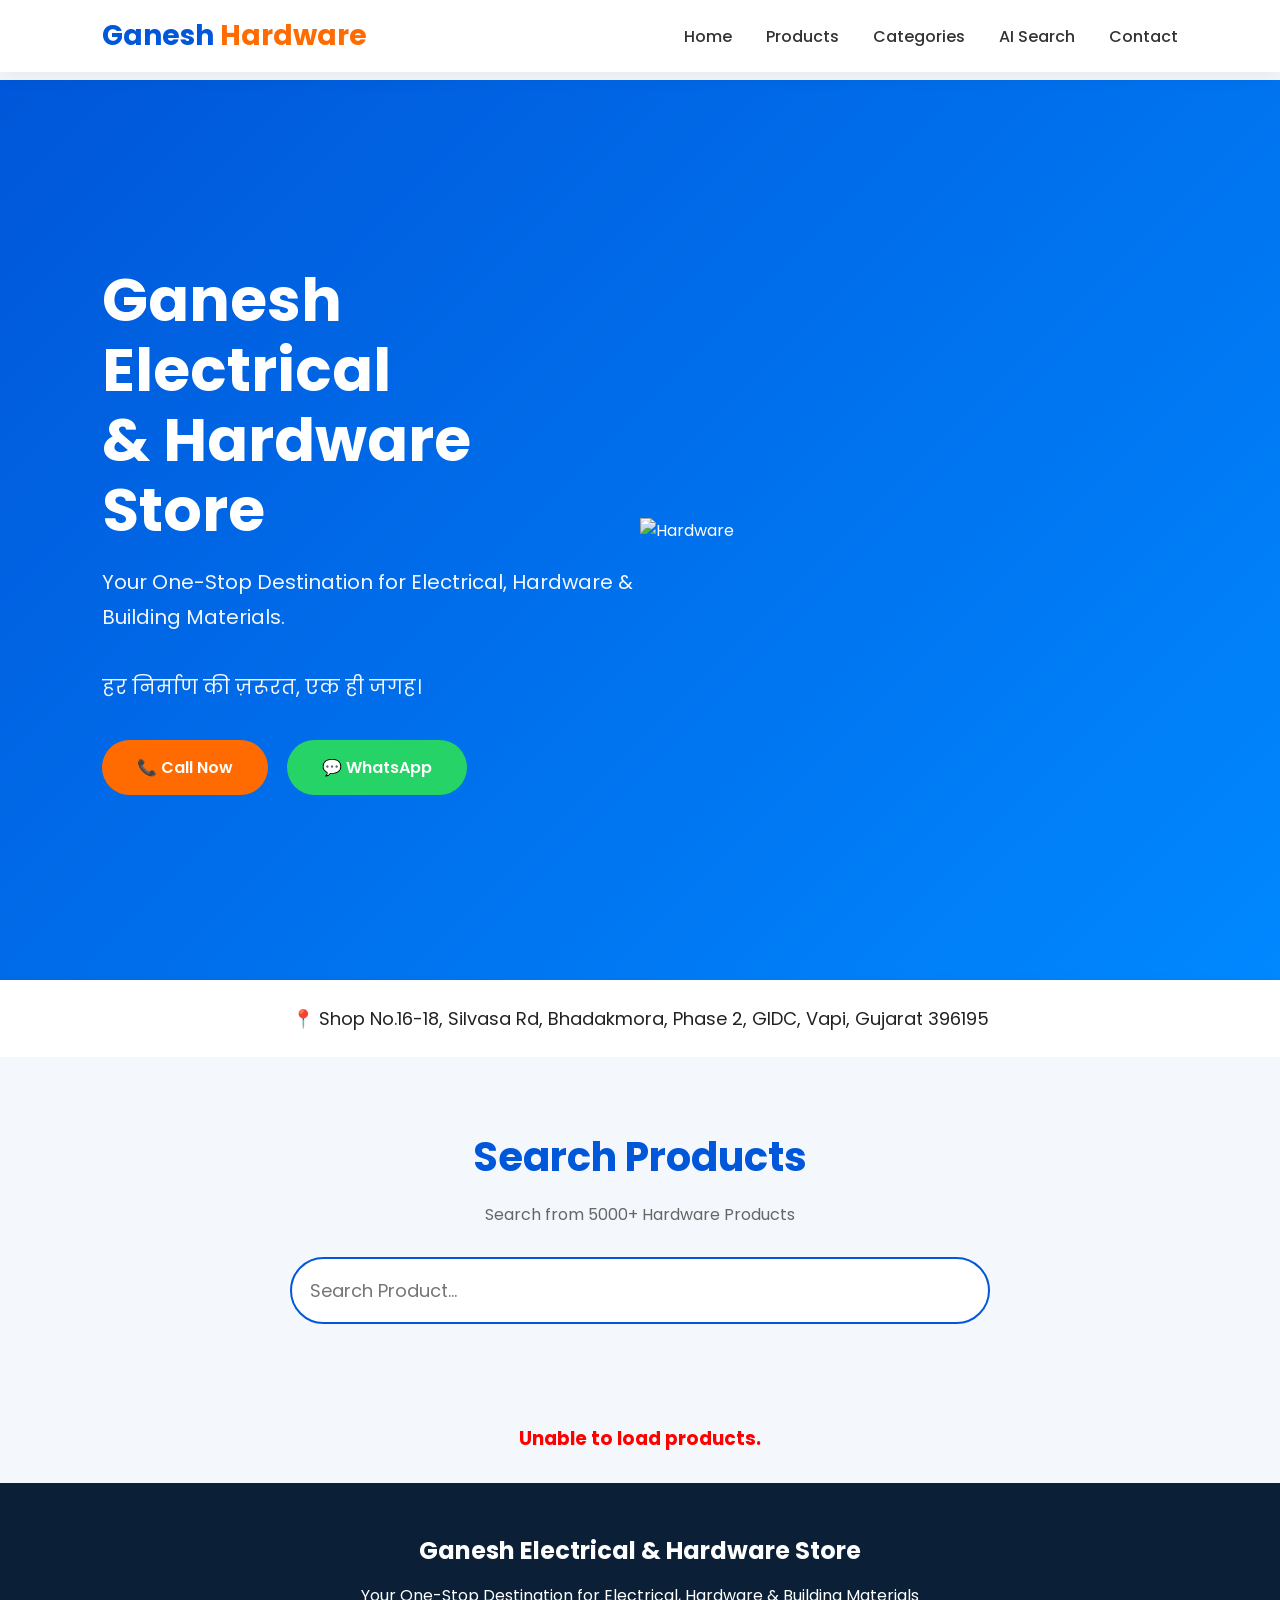
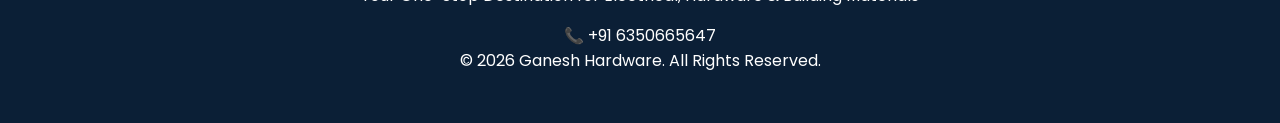
==== index.html @ df21a3c3 "Update index.html" ====
<!DOCTYPE html>
<html lang="en">
<head>

<meta charset="UTF-8">
<meta name="viewport" content="width=device-width, initial-scale=1.0">

<title>Ganesh Electrical & Hardware Store</title>

<link href="https://fonts.googleapis.com/css2?family=Poppins:wght@300;400;500;600;700&display=swap" rel="stylesheet">

<style>

*{
margin:0;
padding:0;
box-sizing:border-box;
font-family:'Poppins',sans-serif;
}

body{
background:#f4f7fb;
color:#222;
}

header{
position:fixed;
top:0;
left:0;
width:100%;
background:#ffffff;
box-shadow:0 2px 20px rgba(0,0,0,.08);
padding:15px 8%;
display:flex;
justify-content:space-between;
align-items:center;
z-index:999;
}

.logo{
font-size:28px;
font-weight:700;
color:#0057D9;
}

.logo span{
color:#ff6b00;
}

nav a{
text-decoration:none;
color:#333;
margin-left:30px;
font-weight:500;
transition:.3s;
}

nav a:hover{
color:#0057D9;
}

.hero{

margin-top:80px;

min-height:100vh;

background:linear-gradient(135deg,#0057D9,#0088ff);

display:flex;

justify-content:center;

align-items:center;

padding:50px 8%;

color:white;

}

.hero-left{

flex:1;

}

.hero-left h1{

font-size:60px;

line-height:70px;

margin-bottom:20px;

}

.hero-left p{

font-size:20px;

line-height:35px;

margin-bottom:35px;

opacity:.95;

}

.btn{

display:inline-block;

padding:15px 35px;

border-radius:50px;

text-decoration:none;

font-weight:600;

margin-right:15px;

transition:.3s;

}

.call{

background:#ff6b00;

color:white;

}

.call:hover{

transform:translateY(-5px);

}

.whatsapp{

background:#25D366;

color:white;

}

.whatsapp:hover{

transform:translateY(-5px);

}

.hero-right{

flex:1;

display:flex;

justify-content:center;

}

.hero-right img{

width:100%;

max-width:550px;

}

@media(max-width:900px){

header{

padding:15px 20px;

}

nav{

display:none;

}

.hero{

flex-direction:column;

text-align:center;

padding:120px 20px 50px;

}

.hero-left h1{

font-size:40px;

line-height:50px;

}

.hero-left p{

font-size:18px;

line-height:30px;

}

}

</style>

</head>

<body>

<header>

<div class="logo">
Ganesh <span>Hardware</span>
</div>

<nav>

<a href="#">Home</a>

<a href="#">Products</a>

<a href="#">Categories</a>

<a href="#">AI Search</a>

<a href="#">Contact</a>

</nav>

</header>

<section class="hero">

<div class="hero-left">

<h1>
Ganesh Electrical <br>
& Hardware Store
</h1>

<p>

Your One-Stop Destination for Electrical,
Hardware & Building Materials.

<br><br>

हर निर्माण की ज़रूरत,
एक ही जगह।

</p>

<a class="btn call" href="tel:+916350665647">

📞 Call Now

</a>

<a class="btn whatsapp"
href="https://wa.me/916350665647">

💬 WhatsApp

</a>

</div>

<div class="hero-right">

<img src="https://images.unsplash.com/photo-1504307651254-35680f356dfd?w=900"
alt="Hardware">

</div>

</section>

<!-- Address Bar -->

<section style="background:#ffffff;padding:25px 8%;display:flex;justify-content:center;align-items:center;flex-wrap:wrap;gap:20px;box-shadow:0 2px 10px rgba(0,0,0,.08);">

<div style="font-size:18px;">
📍 Shop No.16-18, Silvasa Rd, Bhadakmora, Phase 2, GIDC, Vapi, Gujarat 396195
</div>

</section>

<!-- Search -->

<section style="padding:70px 8%;text-align:center;background:#f4f7fb;">

<h2 style="font-size:40px;color:#0057D9;">
Search Products
</h2>

<p style="margin:15px 0 30px;color:#666;">
Search from 5000+ Hardware Products
</p>

<input
id="searchBox"
type="text"
placeholder="Search Product..."
style="width:100%;max-width:700px;padding:18px;border-radius:50px;border:2px solid #0057D9;font-size:18px;outline:none;">

</section>

<!-- Product Container -->

<section style="padding:30px 8%;">

<div id="productList"
style="display:grid;
grid-template-columns:repeat(auto-fit,minmax(260px,1fr));
gap:25px;">

</div>

</section>

<footer style="background:#0b1f36;color:white;padding:50px 20px;text-align:center;">

<h2>Ganesh Electrical & Hardware Store</h2>

<p style="margin:15px 0;">
Your One-Stop Destination for Electrical, Hardware & Building Materials
</p>

<p>
📞 +91 6350665647
</p>

<p>
© 2026 Ganesh Hardware. All Rights Reserved.
</p>

</footer>
    <script>
const API_URL = "https://script.google.com/macros/s/AKfycbwheKG9A-KVFlgWOyjwXA7DnEeE92qr6LAL_2S-pY2bDsbzIWtb6yW2eRcQbtKy6wERhw/exec";

let products = [];

async function loadProducts() {
    try {
        const res = await fetch(API_URL);
        products = await res.json();

        console.log("Products Loaded:", products);

        showProducts(products);

    } catch (err) {
        console.log(err);

        document.getElementById("productList").innerHTML =
        "<h3 style='text-align:center;color:red;'>Unable to load products.</h3>";
    }
}

function showProducts(data){

    let html="";

    data.forEach(item=>{

        html += `
        <div style="
        background:white;
        border-radius:18px;
        padding:18px;
        box-shadow:0 10px 25px rgba(0,0,0,.12);
        ">

        <img src="${item.Photo}"
        style="width:100%;height:180px;object-fit:cover;border-radius:12px;">

        <h3>${item["Item name"]}</h3>

        <p>🏷 Brand : ${item.Brand}</p>

        <p>💰 ₹ ${item.Price}</p>

        <p>📦 Stock : ${item.Stock}</p>

        </div>
        `;

    });

    document.getElementById("productList").innerHTML=html;

}

loadProducts();

</script>

</body>

</html>
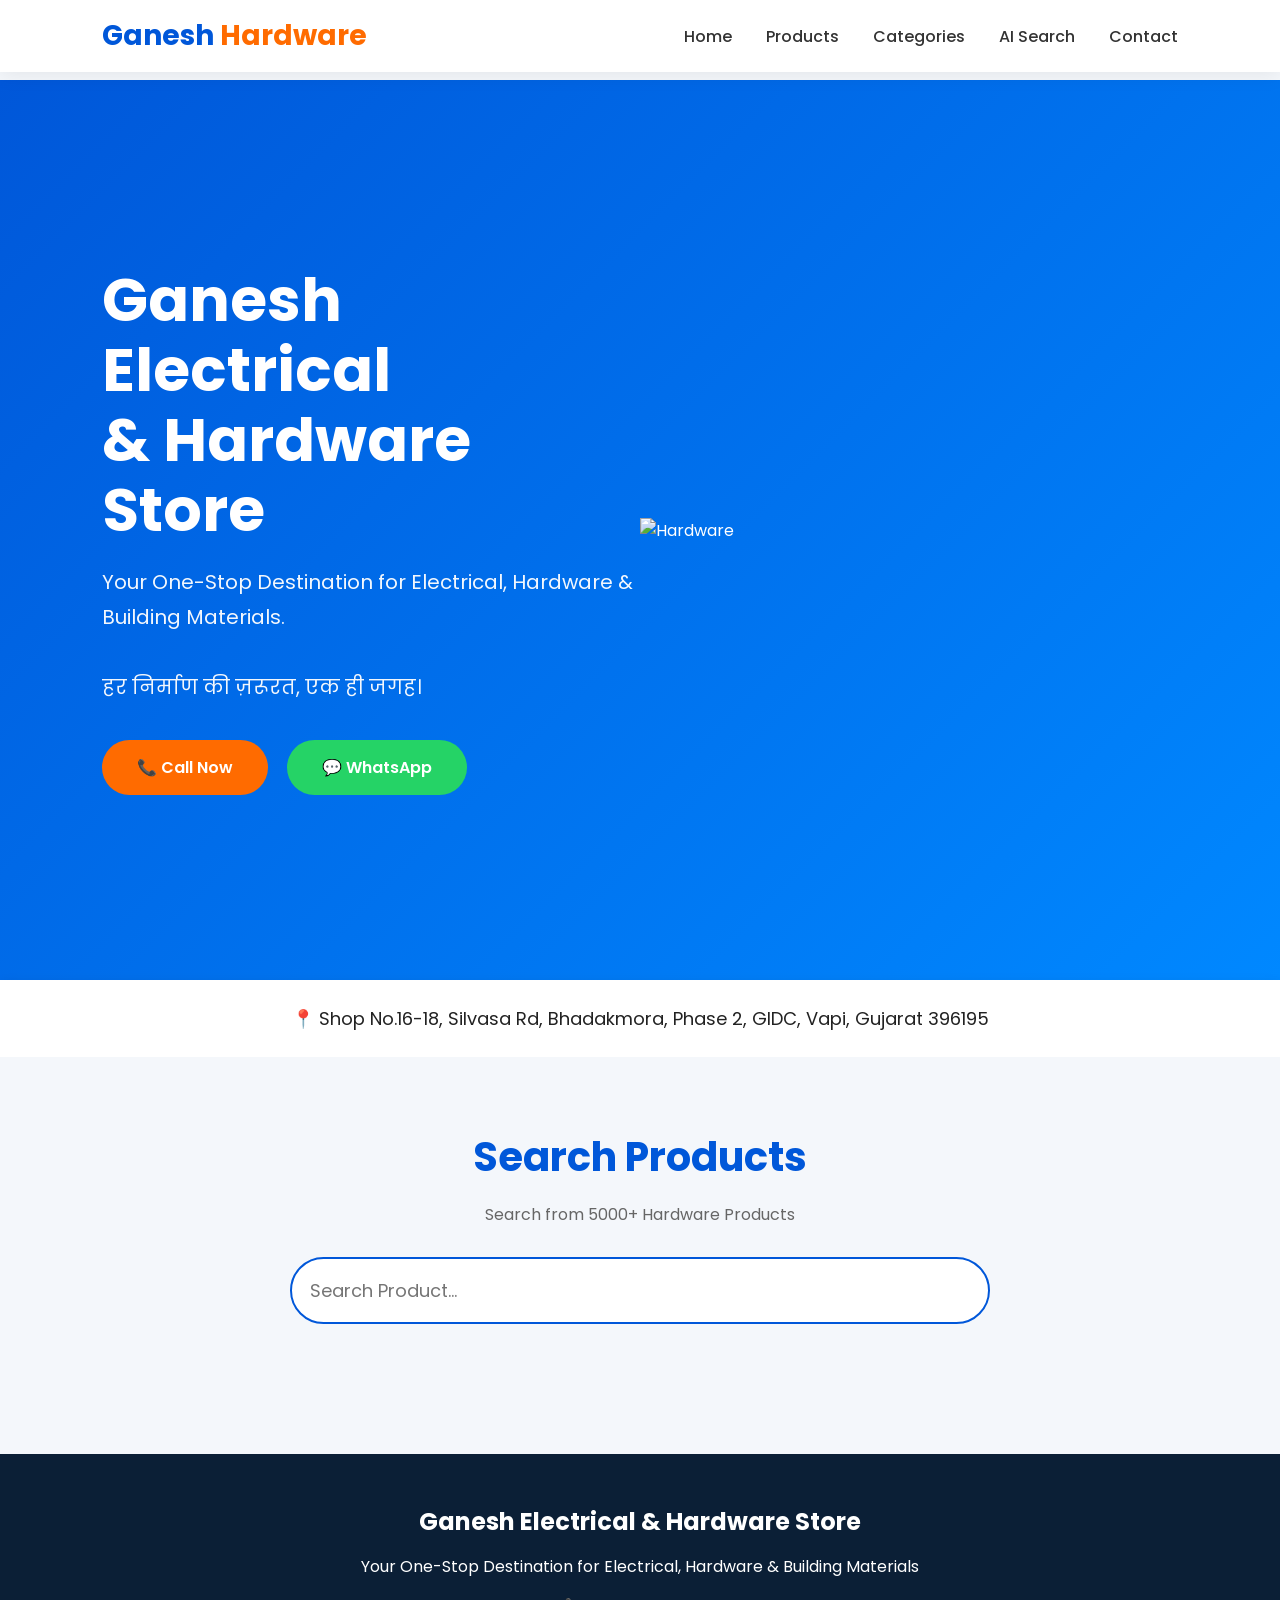
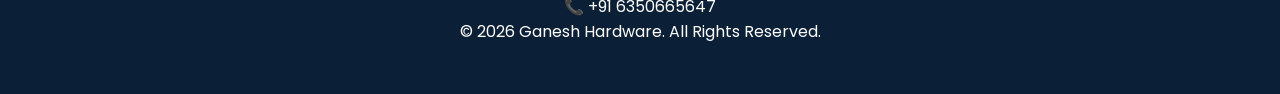
==== commit ffb3e953: "Update index.html" ====
--- a/index.html
+++ b/index.html
@@ -347,67 +347,7 @@
 </p>
 
 </footer>
-    <script>
-const API_URL = "https://script.google.com/macros/s/AKfycbwheKG9A-KVFlgWOyjwXA7DnEeE92qr6LAL_2S-pY2bDsbzIWtb6yW2eRcQbtKy6wERhw/exec";
-
-let products = [];
-
-async function loadProducts() {
-    try {
-        const res = await fetch(API_URL);
-        products = await res.json();
-
-        console.log("Products Loaded:", products);
-
-        showProducts(products);
-
-    } catch (err) {
-        console.log(err);
-
-        document.getElementById("productList").innerHTML =
-        "<h3 style='text-align:center;color:red;'>Unable to load products.</h3>";
-    }
-}
-
-function showProducts(data){
-
-    let html="";
-
-    data.forEach(item=>{
-
-        html += `
-        <div style="
-        background:white;
-        border-radius:18px;
-        padding:18px;
-        box-shadow:0 10px 25px rgba(0,0,0,.12);
-        ">
-
-        <img src="${item.Photo}"
-        style="width:100%;height:180px;object-fit:cover;border-radius:12px;">
-
-        <h3>${item["Item name"]}</h3>
-
-        <p>🏷 Brand : ${item.Brand}</p>
-
-        <p>💰 ₹ ${item.Price}</p>
-
-        <p>📦 Stock : ${item.Stock}</p>
-
-        </div>
-        `;
-
-    });
-
-    document.getElementById("productList").innerHTML=html;
-
-}
-
-loadProducts();
-
-</script>
 
 </body>
 
 </html>
-
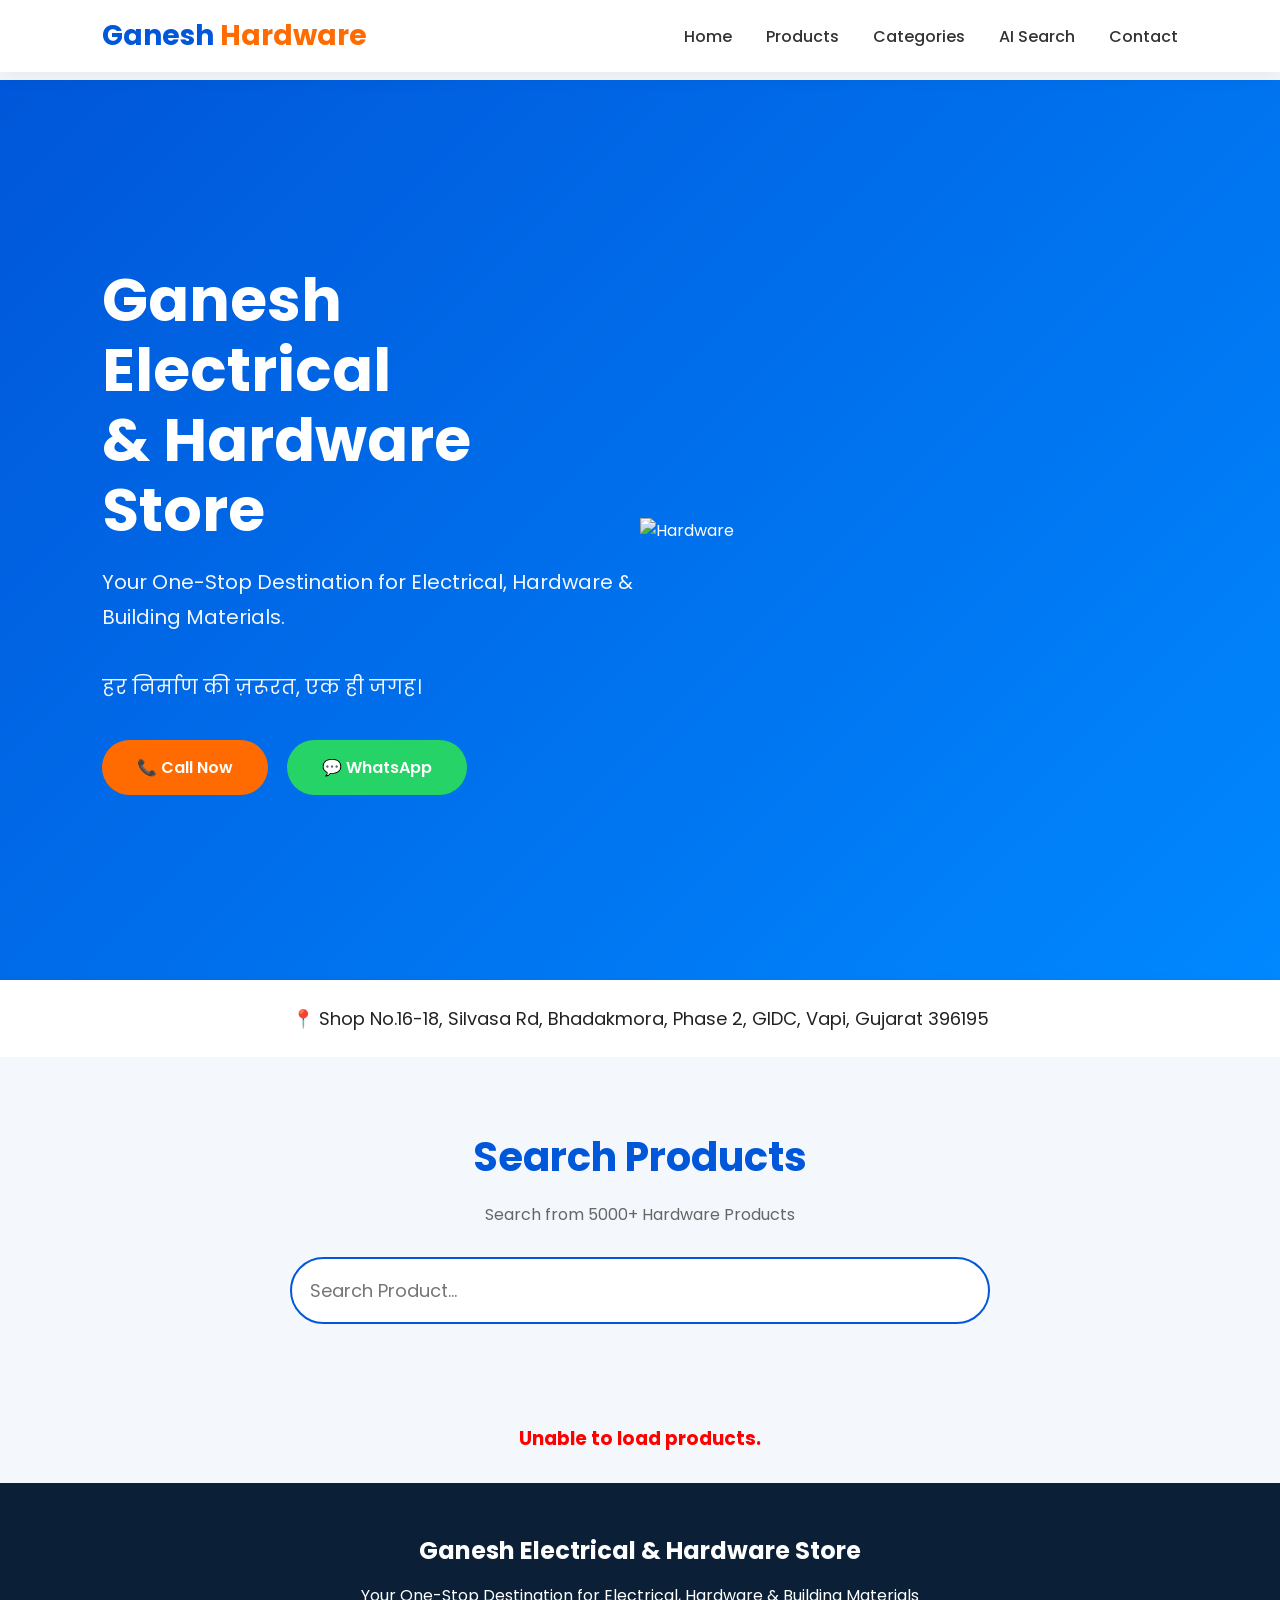
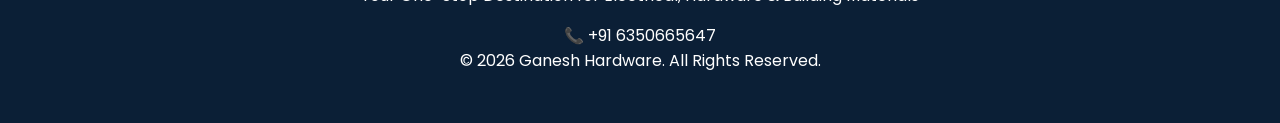
==== commit 819b0b9a: "Added AI Assistant" ====
--- a/index.html
+++ b/index.html
@@ -347,6 +347,65 @@
 </p>
 
 </footer>
+  <script>
+const API_URL = "https://script.google.com/macros/s/AKfycbwheKG9A-KVFlgWOyjwXA7DnEeE92qr6LAL_2S-pY2bDsbzIWtb6yW2eRcQbtKy6wERhw/exec";
+
+let products = [];
+
+async function loadProducts() {
+    try {
+        const res = await fetch(API_URL);
+        products = await res.json();
+
+        console.log("Products Loaded:", products);
+
+        showProducts(products);
+
+    } catch (err) {
+        console.log(err);
+
+        document.getElementById("productList").innerHTML =
+        "<h3 style='text-align:center;color:red;'>Unable to load products.</h3>";
+    }
+}
+
+function showProducts(data){
+
+    let html="";
+
+    data.forEach(item=>{
+
+        html += `
+        <div style="
+        background:white;
+        border-radius:18px;
+        padding:18px;
+        box-shadow:0 10px 25px rgba(0,0,0,.12);
+        ">
+
+        <img src="${item.Photo}"
+        style="width:100%;height:180px;object-fit:cover;border-radius:12px;">
+
+        <h3>${item["Item name"]}</h3>
+
+        <p>🏷 Brand : ${item.Brand}</p>
+
+        <p>💰 ₹ ${item.Price}</p>
+
+        <p>📦 Stock : ${item.Stock}</p>
+
+        </div>
+        `;
+
+    });
+
+    document.getElementById("productList").innerHTML=html;
+
+}
+
+loadProducts();
+
+</script>
 
 </body>
 
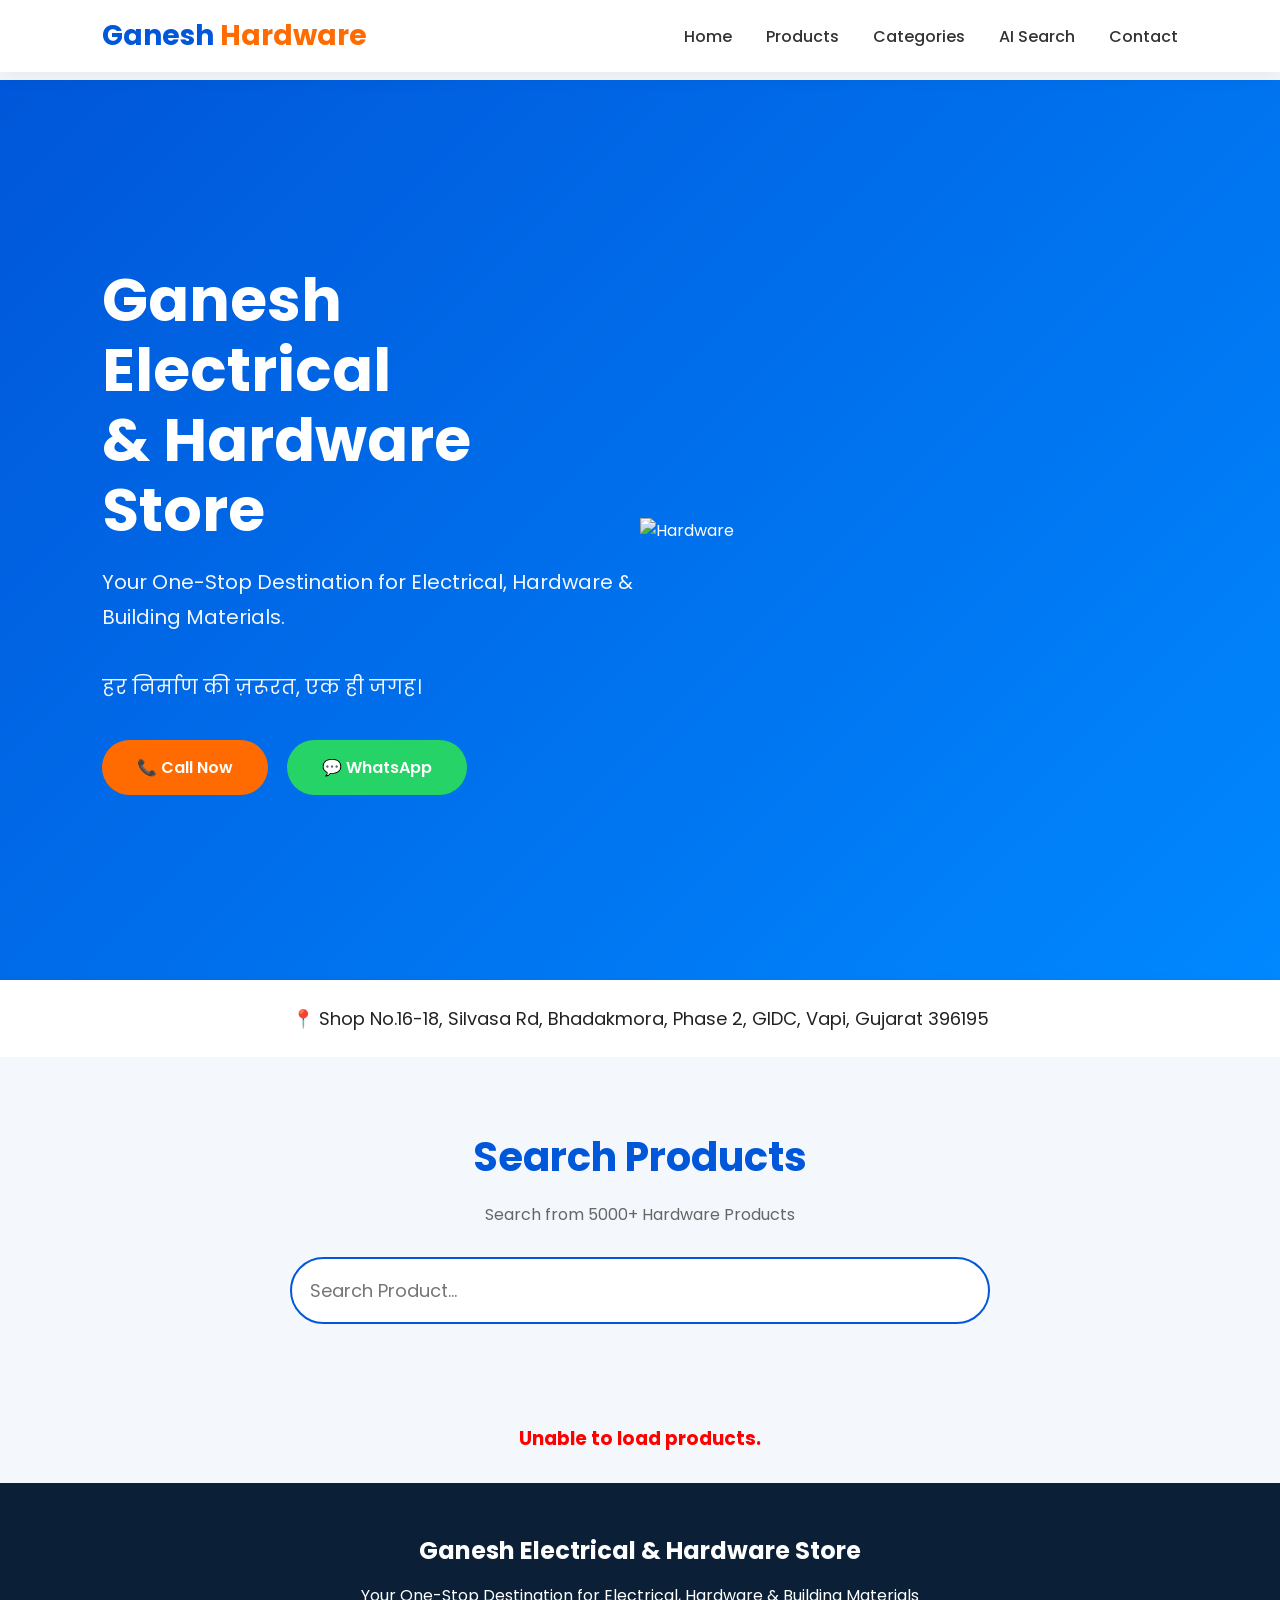
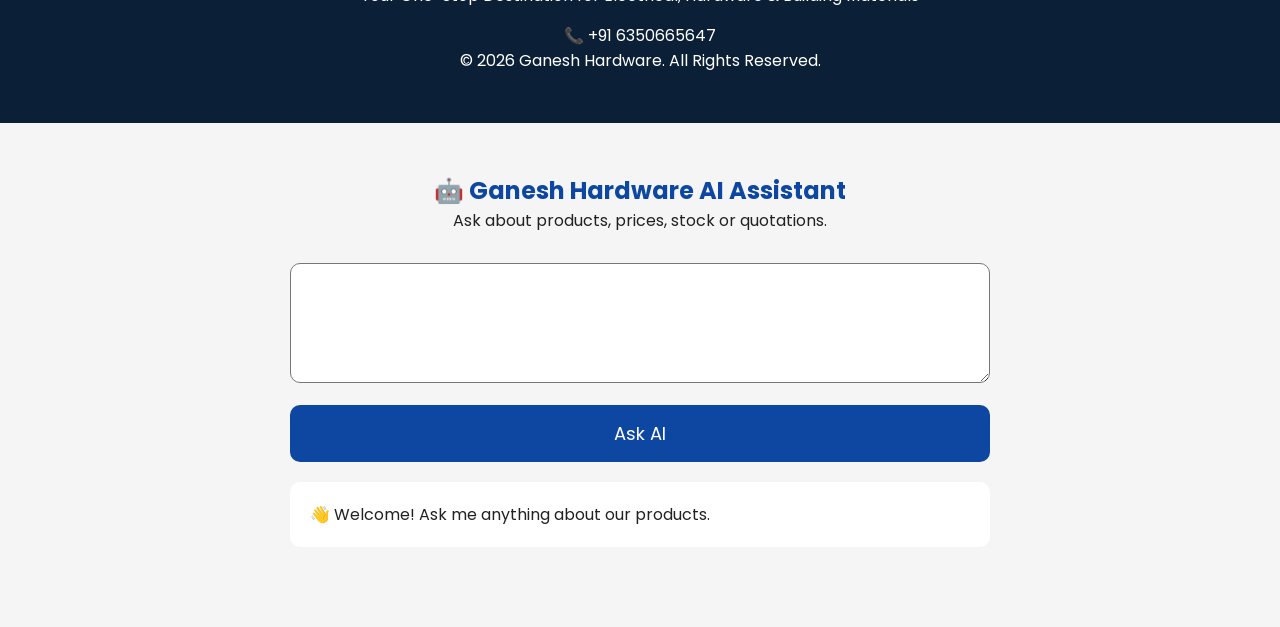
==== commit 39fb2657: "Update index.html" ====
--- a/index.html
+++ b/index.html
@@ -408,5 +408,33 @@
 </script>
 
 </body>
+  <!-- AI Assistant -->
+<section style="padding:50px 20px;background:#f5f5f5;">
+  <h2 style="text-align:center;color:#0d47a1;">
+    🤖 Ganesh Hardware AI Assistant
+  </h2>
+
+  <p style="text-align:center;">
+    Ask about products, prices, stock or quotations.
+  </p>
+
+  <div style="max-width:700px;margin:30px auto;">
+    <textarea
+      id="userQuestion"
+      placeholder="Example: 10 sheets of plywood price?"
+      style="width:100%;height:120px;padding:15px;font-size:16px;border-radius:10px;">
+    </textarea>
+
+    <button onclick="askAI()"
+      style="margin-top:15px;width:100%;padding:15px;background:#0d47a1;color:white;border:none;border-radius:10px;font-size:18px;">
+      Ask AI
+    </button>
+
+    <div id="aiAnswer"
+      style="margin-top:20px;background:white;padding:20px;border-radius:10px;">
+      👋 Welcome! Ask me anything about our products.
+    </div>
+  </div>
+</section>
 
 </html>
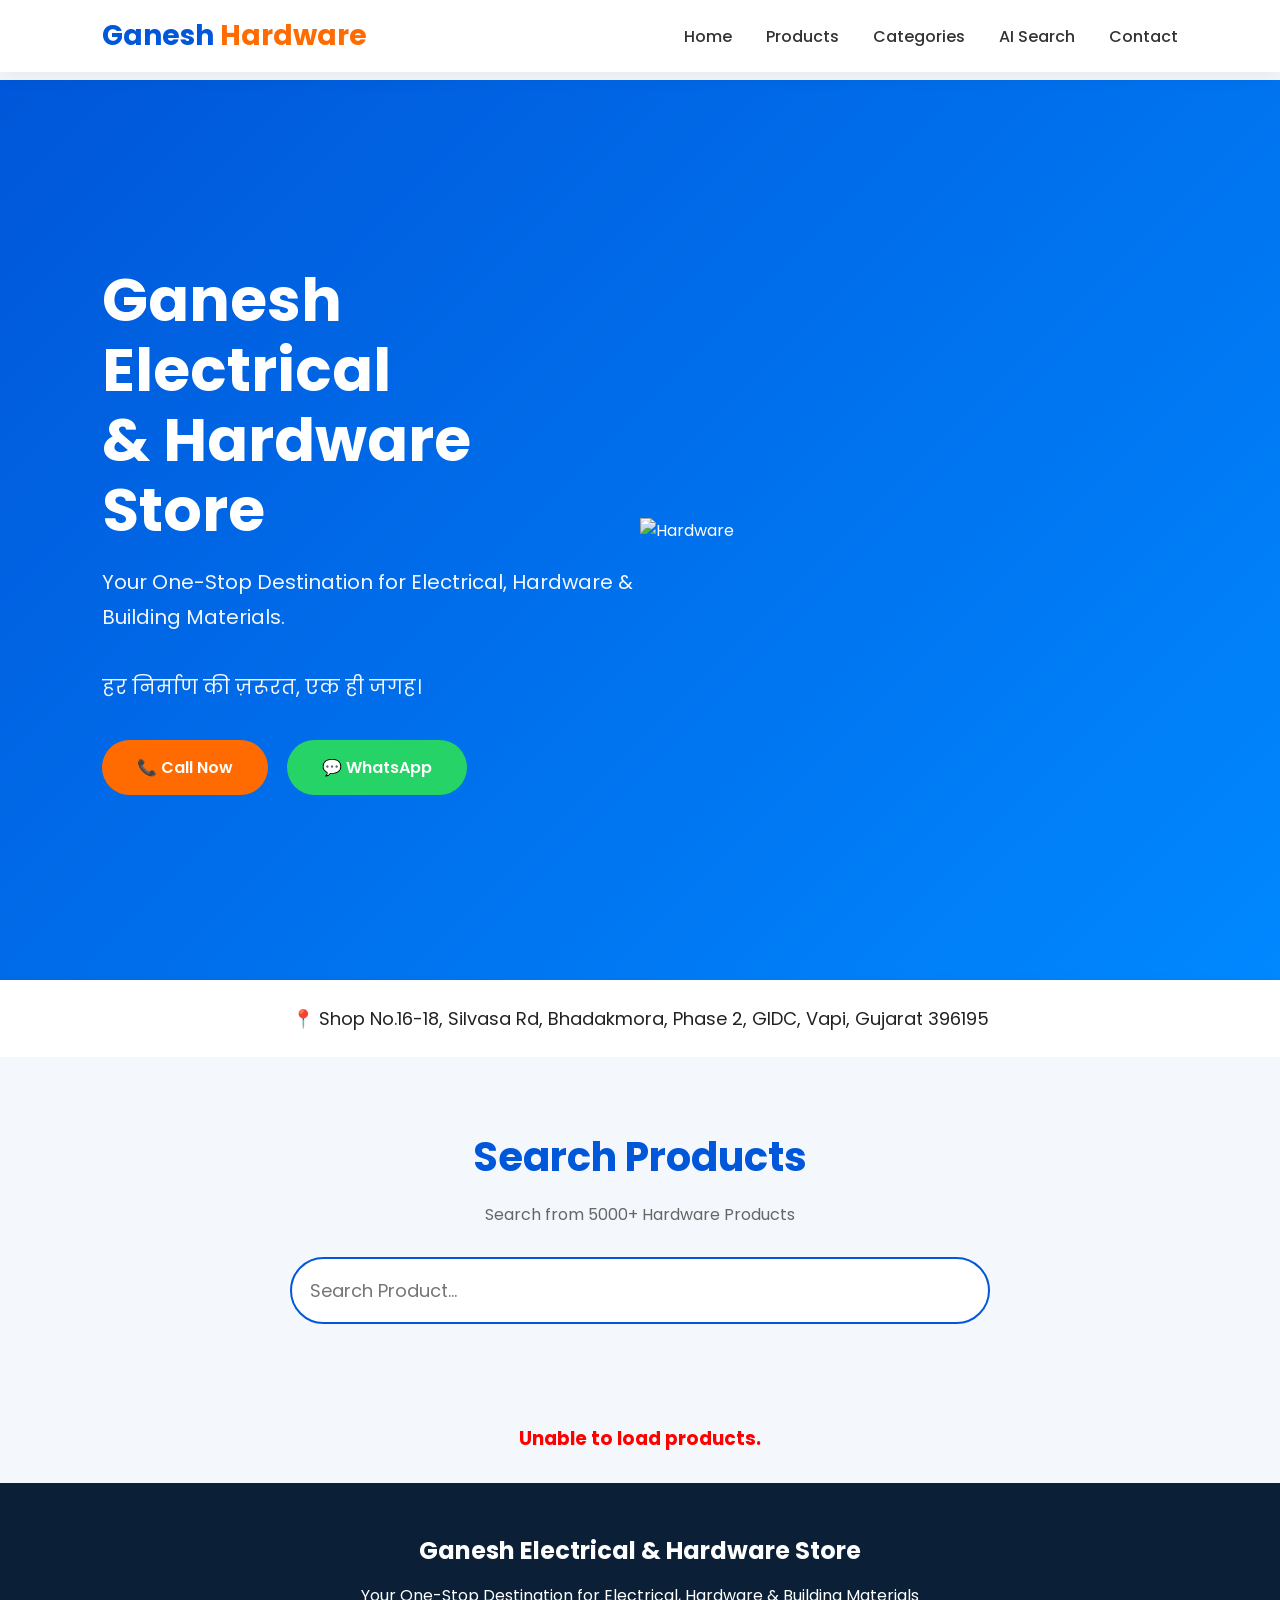
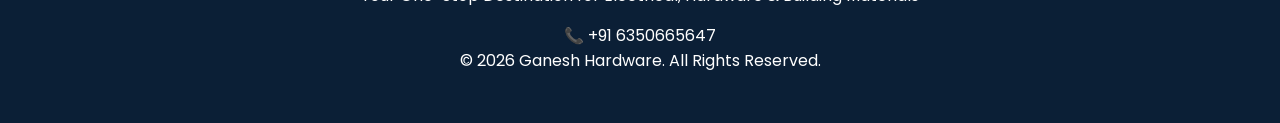
==== commit e4515b59: "Update index.html" ====
--- a/index.html
+++ b/index.html
@@ -406,35 +406,94 @@
 loadProducts();
 
 </script>
+  <script>
+const API_URL = "https://script.google.com/macros/s/AKfycbwheKG9A-KVFlgWOyjwXA7DnEeE92qr6LAL_2S-pY2bDsbzIWtb6yW2eRcQbtKy6wERhw/exec";
+
+let products = [];
+
+async function loadProducts() {
+    try {
+        const res = await fetch(API_URL);
+        products = await res.json();
+
+        console.log("Products Loaded:", products);
+
+        showProducts(products);
+
+    } catch (err) {
+        console.log(err);
+
+        document.getElementById("productList").innerHTML =
+        "<h3 style='text-align:center;color:red;'>Unable to load products.</h3>";
+    }
+}
+
+function showProducts(data){
+
+    let html="";
+
+    data.forEach(item=>{
+
+        html += `
+        <div style="
+        background:white;
+        border-radius:18px;
+        padding:18px;
+        box-shadow:0 10px 25px rgba(0,0,0,.12);
+        ">
+
+        <img src="${item.Photo}"
+        style="width:100%;height:180px;object-fit:cover;border-radius:12px;">
+
+        <h3>${item["Item name"]}</h3>
+
+        <p>🏷 Brand : ${item.Brand}</p>
+
+        <p>💰 ₹ ${item.Price}</p>
+
+        <p>📦 Stock : ${item.Stock}</p>
+
+        </div>
+        `;
+
+    });
+
+    document.getElementById("productList").innerHTML=html;
+
+}
+
+loadProducts();
+
+</script>
+  <script>
+function askAI() {
+    let q = document.getElementById("userQuestion").value.toLowerCase();
+    let ans = "❌ Product not found.";
+
+    if (q.includes("putty")) {
+        ans = "✅ Putty available.";
+    }
+    else if (q.includes("cement")) {
+        ans = "✅ Cement available.";
+    }
+    else if (q.includes("paint")) {
+        ans = "✅ Asian, Berger & Nerolac paints available.";
+    }
+    else if (q.includes("ply")) {
+        ans = "✅ Wooden Ply available.";
+    }
+    else if (q.includes("pipe")) {
+        ans = "✅ PVC & CPVC Pipes available.";
+    }
+    else if (q.includes("wire")) {
+        ans = "✅ Electrical wires available.";
+    }
+
+    document.getElementById("aiAnswer").innerHTML = ans;
+}
+</script>
 
 </body>
-  <!-- AI Assistant -->
-<section style="padding:50px 20px;background:#f5f5f5;">
-  <h2 style="text-align:center;color:#0d47a1;">
-    🤖 Ganesh Hardware AI Assistant
-  </h2>
-
-  <p style="text-align:center;">
-    Ask about products, prices, stock or quotations.
-  </p>
-
-  <div style="max-width:700px;margin:30px auto;">
-    <textarea
-      id="userQuestion"
-      placeholder="Example: 10 sheets of plywood price?"
-      style="width:100%;height:120px;padding:15px;font-size:16px;border-radius:10px;">
-    </textarea>
-
-    <button onclick="askAI()"
-      style="margin-top:15px;width:100%;padding:15px;background:#0d47a1;color:white;border:none;border-radius:10px;font-size:18px;">
-      Ask AI
-    </button>
-
-    <div id="aiAnswer"
-      style="margin-top:20px;background:white;padding:20px;border-radius:10px;">
-      👋 Welcome! Ask me anything about our products.
-    </div>
-  </div>
-</section>
-
-</html>
+
+ </html>
+  
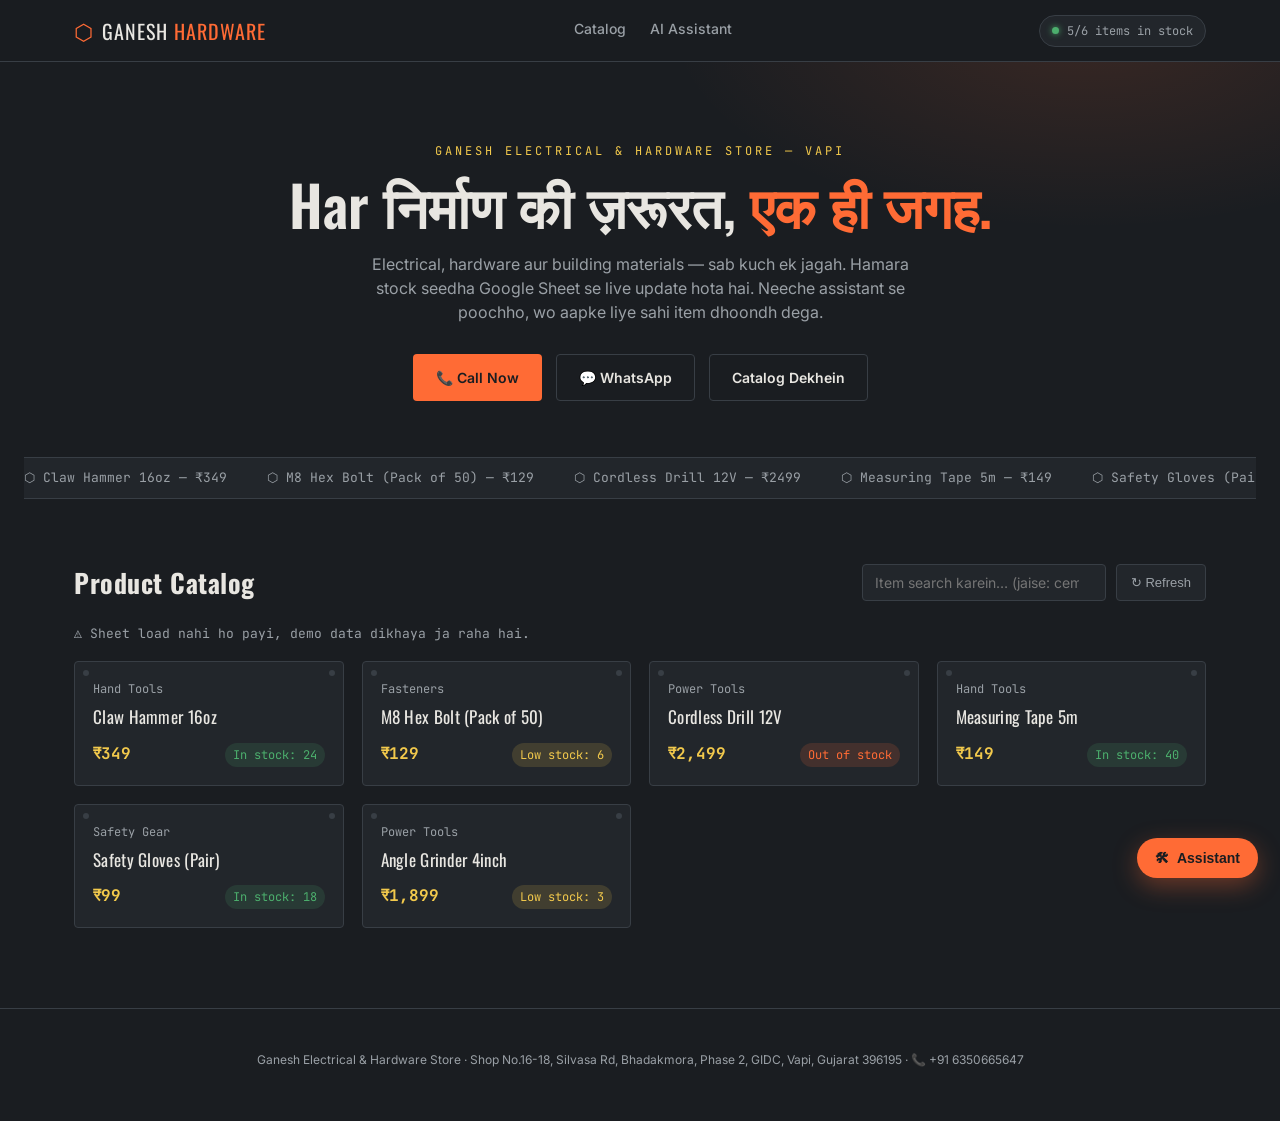
==== commit 7f805ce7: "Rename index 2.html to index.html" ====
--- a/index.html
+++ b/index.html
@@ -1,499 +1,91 @@
-
 <!DOCTYPE html>
-<html lang="en">
+<html lang="hi">
 <head>
-
 <meta charset="UTF-8">
 <meta name="viewport" content="width=device-width, initial-scale=1.0">
-
-<title>Ganesh Electrical & Hardware Store</title>
-
-<link href="https://fonts.googleapis.com/css2?family=Poppins:wght@300;400;500;600;700&display=swap" rel="stylesheet">
-
-<style>
-
-*{
-margin:0;
-padding:0;
-box-sizing:border-box;
-font-family:'Poppins',sans-serif;
-}
-
-body{
-background:#f4f7fb;
-color:#222;
-}
-
-header{
-position:fixed;
-top:0;
-left:0;
-width:100%;
-background:#ffffff;
-box-shadow:0 2px 20px rgba(0,0,0,.08);
-padding:15px 8%;
-display:flex;
-justify-content:space-between;
-align-items:center;
-z-index:999;
-}
-
-.logo{
-font-size:28px;
-font-weight:700;
-color:#0057D9;
-}
-
-.logo span{
-color:#ff6b00;
-}
-
-nav a{
-text-decoration:none;
-color:#333;
-margin-left:30px;
-font-weight:500;
-transition:.3s;
-}
-
-nav a:hover{
-color:#0057D9;
-}
-
-.hero{
-
-margin-top:80px;
-
-min-height:100vh;
-
-background:linear-gradient(135deg,#0057D9,#0088ff);
-
-display:flex;
-
-justify-content:center;
-
-align-items:center;
-
-padding:50px 8%;
-
-color:white;
-
-}
-
-.hero-left{
-
-flex:1;
-
-}
-
-.hero-left h1{
-
-font-size:60px;
-
-line-height:70px;
-
-margin-bottom:20px;
-
-}
-
-.hero-left p{
-
-font-size:20px;
-
-line-height:35px;
-
-margin-bottom:35px;
-
-opacity:.95;
-
-}
-
-.btn{
-
-display:inline-block;
-
-padding:15px 35px;
-
-border-radius:50px;
-
-text-decoration:none;
-
-font-weight:600;
-
-margin-right:15px;
-
-transition:.3s;
-
-}
-
-.call{
-
-background:#ff6b00;
-
-color:white;
-
-}
-
-.call:hover{
-
-transform:translateY(-5px);
-
-}
-
-.whatsapp{
-
-background:#25D366;
-
-color:white;
-
-}
-
-.whatsapp:hover{
-
-transform:translateY(-5px);
-
-}
-
-.hero-right{
-
-flex:1;
-
-display:flex;
-
-justify-content:center;
-
-}
-
-.hero-right img{
-
-width:100%;
-
-max-width:550px;
-
-}
-
-@media(max-width:900px){
-
-header{
-
-padding:15px 20px;
-
-}
-
-nav{
-
-display:none;
-
-}
-
-.hero{
-
-flex-direction:column;
-
-text-align:center;
-
-padding:120px 20px 50px;
-
-}
-
-.hero-left h1{
-
-font-size:40px;
-
-line-height:50px;
-
-}
-
-.hero-left p{
-
-font-size:18px;
-
-line-height:30px;
-
-}
-
-}
-
-</style>
-
+<title>Ganesh Electrical &amp; Hardware Store — Vapi</title>
+<link rel="preconnect" href="https://fonts.googleapis.com">
+<link href="https://fonts.googleapis.com/css2?family=Oswald:wght@400;500;600;700&family=Inter:wght@400;500;600&family=JetBrains+Mono:wght@400;500;700&display=swap" rel="stylesheet">
+<link rel="stylesheet" href="style.css">
 </head>
-
 <body>
 
-<header>
+  <!-- ===== HEADER ===== -->
+  <header class="site-header">
+    <div class="header-inner">
+      <div class="brand">
+        <span class="brand-mark">⬡</span>
+        <span class="brand-text">GANESH <span class="accent">HARDWARE</span></span>
+      </div>
+      <nav class="site-nav">
+        <a href="#catalog">Catalog</a>
+        <a href="#assistant">AI Assistant</a>
+      </nav>
+      <div class="stock-pill" id="stockPill">
+        <span class="dot"></span>
+        <span id="stockCount">Loading stock…</span>
+      </div>
+    </div>
+  </header>
 
-<div class="logo">
-Ganesh <span>Hardware</span>
-</div>
+  <!-- ===== HERO ===== -->
+  <section class="hero">
+    <div class="hero-inner">
+      <p class="eyebrow">GANESH ELECTRICAL &amp; HARDWARE STORE — VAPI</p>
+      <h1>Har निर्माण की ज़रूरत, <span class="accent">एक ही जगह.</span></h1>
+      <p class="hero-sub">Electrical, hardware aur building materials — sab kuch ek jagah. Hamara stock seedha Google Sheet se live update hota hai. Neeche assistant se poochho, wo aapke liye sahi item dhoondh dega.</p>
+      <div class="hero-actions">
+        <a href="tel:+916350665647" class="btn btn-primary">📞 Call Now</a>
+        <a href="https://wa.me/916350665647" class="btn btn-ghost">💬 WhatsApp</a>
+        <a href="#catalog" class="btn btn-ghost">Catalog Dekhein</a>
+      </div>
+    </div>
+    <div class="hero-ticker" aria-hidden="true">
+      <div class="ticker-track" id="tickerTrack"><!-- filled by JS --></div>
+    </div>
+  </section>
 
-<nav>
+  <!-- ===== CATALOG ===== -->
+  <section class="catalog" id="catalog">
+    <div class="section-head">
+      <h2>Product Catalog</h2>
+      <div class="catalog-controls">
+        <input type="search" id="searchInput" placeholder="Item search karein… (jaise: cement, putty)" />
+        <button id="refreshBtn" title="Sheet se dobara data lao">↻ Refresh</button>
+      </div>
+    </div>
 
-<a href="#">Home</a>
+    <div id="catalogStatus" class="catalog-status">Google Sheet se data load ho raha hai…</div>
+    <div class="product-grid" id="productGrid"><!-- product cards injected here --></div>
+  </section>
 
-<a href="#">Products</a>
+  <!-- ===== AI ASSISTANT (docked panel) ===== -->
+  <section class="assistant-anchor" id="assistant"></section>
 
-<a href="#">Categories</a>
+  <button class="toolbox-toggle" id="toolboxToggle" aria-label="AI Assistant kholein">
+    <span class="toolbox-icon">🛠</span>
+    <span class="toolbox-label">Assistant</span>
+  </button>
 
-<a href="#">AI Search</a>
+  <div class="toolbox-panel" id="toolboxPanel">
+    <div class="toolbox-header">
+      <span>Ganesh Hardware Assistant</span>
+      <button id="toolboxClose" aria-label="Band karein">✕</button>
+    </div>
+    <div class="toolbox-messages" id="chatMessages">
+      <div class="msg bot">Namaste! Main Ganesh Hardware ka assistant hoon. Mujhse poochein — jaise "white cement hai kya?" ya "sabse sasta item dikhao".</div>
+    </div>
+    <form class="toolbox-input" id="chatForm">
+      <input type="text" id="chatInput" placeholder="Apna sawaal likhein…" autocomplete="off" />
+      <button type="submit">Bhejein</button>
+    </form>
+  </div>
 
-<a href="#">Contact</a>
+  <footer class="site-footer">
+    <p>Ganesh Electrical &amp; Hardware Store · Shop No.16-18, Silvasa Rd, Bhadakmora, Phase 2, GIDC, Vapi, Gujarat 396195 · 📞 +91 6350665647</p>
+  </footer>
 
-</nav>
+<script src="script.js"></script>
+</body>
+</html>
 
-</header>
-
-<section class="hero">
-
-<div class="hero-left">
-
-<h1>
-Ganesh Electrical <br>
-& Hardware Store
-</h1>
-
-<p>
-
-Your One-Stop Destination for Electrical,
-Hardware & Building Materials.
-
-<br><br>
-
-हर निर्माण की ज़रूरत,
-एक ही जगह।
-
-</p>
-
-<a class="btn call" href="tel:+916350665647">
-
-📞 Call Now
-
-</a>
-
-<a class="btn whatsapp"
-href="https://wa.me/916350665647">
-
-💬 WhatsApp
-
-</a>
-
-</div>
-
-<div class="hero-right">
-
-<img src="https://images.unsplash.com/photo-1504307651254-35680f356dfd?w=900"
-alt="Hardware">
-
-</div>
-
-</section>
-
-<!-- Address Bar -->
-
-<section style="background:#ffffff;padding:25px 8%;display:flex;justify-content:center;align-items:center;flex-wrap:wrap;gap:20px;box-shadow:0 2px 10px rgba(0,0,0,.08);">
-
-<div style="font-size:18px;">
-📍 Shop No.16-18, Silvasa Rd, Bhadakmora, Phase 2, GIDC, Vapi, Gujarat 396195
-</div>
-
-</section>
-
-<!-- Search -->
-
-<section style="padding:70px 8%;text-align:center;background:#f4f7fb;">
-
-<h2 style="font-size:40px;color:#0057D9;">
-Search Products
-</h2>
-
-<p style="margin:15px 0 30px;color:#666;">
-Search from 5000+ Hardware Products
-</p>
-
-<input
-id="searchBox"
-type="text"
-placeholder="Search Product..."
-style="width:100%;max-width:700px;padding:18px;border-radius:50px;border:2px solid #0057D9;font-size:18px;outline:none;">
-
-</section>
-
-<!-- Product Container -->
-
-<section style="padding:30px 8%;">
-
-<div id="productList"
-style="display:grid;
-grid-template-columns:repeat(auto-fit,minmax(260px,1fr));
-gap:25px;">
-
-</div>
-
-</section>
-
-<footer style="background:#0b1f36;color:white;padding:50px 20px;text-align:center;">
-
-<h2>Ganesh Electrical & Hardware Store</h2>
-
-<p style="margin:15px 0;">
-Your One-Stop Destination for Electrical, Hardware & Building Materials
-</p>
-
-<p>
-📞 +91 6350665647
-</p>
-
-<p>
-© 2026 Ganesh Hardware. All Rights Reserved.
-</p>
-
-</footer>
-  <script>
-const API_URL = "https://script.google.com/macros/s/AKfycbwheKG9A-KVFlgWOyjwXA7DnEeE92qr6LAL_2S-pY2bDsbzIWtb6yW2eRcQbtKy6wERhw/exec";
-
-let products = [];
-
-async function loadProducts() {
-    try {
-        const res = await fetch(API_URL);
-        products = await res.json();
-
-        console.log("Products Loaded:", products);
-
-        showProducts(products);
-
-    } catch (err) {
-        console.log(err);
-
-        document.getElementById("productList").innerHTML =
-        "<h3 style='text-align:center;color:red;'>Unable to load products.</h3>";
-    }
-}
-
-function showProducts(data){
-
-    let html="";
-
-    data.forEach(item=>{
-
-        html += `
-        <div style="
-        background:white;
-        border-radius:18px;
-        padding:18px;
-        box-shadow:0 10px 25px rgba(0,0,0,.12);
-        ">
-
-        <img src="${item.Photo}"
-        style="width:100%;height:180px;object-fit:cover;border-radius:12px;">
-
-        <h3>${item["Item name"]}</h3>
-
-        <p>🏷 Brand : ${item.Brand}</p>
-
-        <p>💰 ₹ ${item.Price}</p>
-
-        <p>📦 Stock : ${item.Stock}</p>
-
-        </div>
-        `;
-
-    });
-
-    document.getElementById("productList").innerHTML=html;
-
-}
-
-loadProducts();
-
-</script>
-  <script>
-const API_URL = "https://script.google.com/macros/s/AKfycbwheKG9A-KVFlgWOyjwXA7DnEeE92qr6LAL_2S-pY2bDsbzIWtb6yW2eRcQbtKy6wERhw/exec";
-
-let products = [];
-
-async function loadProducts() {
-    try {
-        const res = await fetch(API_URL);
-        products = await res.json();
-
-        console.log("Products Loaded:", products);
-
-        showProducts(products);
-
-    } catch (err) {
-        console.log(err);
-
-        document.getElementById("productList").innerHTML =
-        "<h3 style='text-align:center;color:red;'>Unable to load products.</h3>";
-    }
-}
-
-function showProducts(data){
-
-    let html="";
-
-    data.forEach(item=>{
-
-        html += `
-        <div style="
-        background:white;
-        border-radius:18px;
-        padding:18px;
-        box-shadow:0 10px 25px rgba(0,0,0,.12);
-        ">
-
-        <img src="${item.Photo}"
-        style="width:100%;height:180px;object-fit:cover;border-radius:12px;">
-
-        <h3>${item["Item name"]}</h3>
-
-        <p>🏷 Brand : ${item.Brand}</p>
-
-        <p>💰 ₹ ${item.Price}</p>
-
-        <p>📦 Stock : ${item.Stock}</p>
-
-        </div>
-        `;
-
-    });
-
-    document.getElementById("productList").innerHTML=html;
-
-}
-
-loadProducts();
-
-</script>
-  <script>
-function askAI() {
-    let q = document.getElementById("userQuestion").value.toLowerCase();
-    let ans = "❌ Product not found.";
-
-    if (q.includes("putty")) {
-        ans = "✅ Putty available.";
-    }
-    else if (q.includes("cement")) {
-        ans = "✅ Cement available.";
-    }
-    else if (q.includes("paint")) {
-        ans = "✅ Asian, Berger & Nerolac paints available.";
-    }
-    else if (q.includes("ply")) {
-        ans = "✅ Wooden Ply available.";
-    }
-    else if (q.includes("pipe")) {
-        ans = "✅ PVC & CPVC Pipes available.";
-    }
-    else if (q.includes("wire")) {
-        ans = "✅ Electrical wires available.";
-    }
-
-    document.getElementById("aiAnswer").innerHTML = ans;
-}
-</script>
-
-</body>
-
- </html>
-  
--- a/style.css
+++ b/style.css
@@ -0,0 +1,197 @@
+:root{
+  --bg:#1A1D21;
+  --surface:#22262B;
+  --surface-2:#2B3036;
+  --line:#383E45;
+  --text:#E8E6E1;
+  --muted:#9AA0A6;
+  --accent:#FF6B35;
+  --accent-2:#F2C94C;
+  --safe-green:#4CAF6D;
+  --radius:4px;
+  --font-display:'Oswald',sans-serif;
+  --font-body:'Inter',sans-serif;
+  --font-mono:'JetBrains Mono',monospace;
+}
+
+*{box-sizing:border-box;}
+html{scroll-behavior:smooth;}
+body{
+  margin:0;
+  background:var(--bg);
+  color:var(--text);
+  font-family:var(--font-body);
+  line-height:1.5;
+}
+a{color:inherit;}
+.accent{color:var(--accent);}
+
+/* ===== HEADER ===== */
+.site-header{
+  position:sticky; top:0; z-index:40;
+  background:rgba(26,29,33,0.92);
+  backdrop-filter:blur(6px);
+  border-bottom:1px solid var(--line);
+}
+.header-inner{
+  max-width:1180px; margin:0 auto; padding:14px 24px;
+  display:flex; align-items:center; justify-content:space-between; gap:20px;
+}
+.brand{display:flex; align-items:center; gap:8px; font-family:var(--font-display); font-size:20px; letter-spacing:1px;}
+.brand-mark{color:var(--accent); font-size:22px;}
+.site-nav{display:flex; gap:24px; font-weight:500; font-size:14px;}
+.site-nav a{text-decoration:none; color:var(--muted); border-bottom:2px solid transparent; padding-bottom:2px; transition:.15s;}
+.site-nav a:hover{color:var(--text); border-color:var(--accent);}
+.stock-pill{
+  display:flex; align-items:center; gap:8px;
+  background:var(--surface); border:1px solid var(--line);
+  padding:6px 12px; border-radius:999px; font-family:var(--font-mono); font-size:12px; color:var(--muted);
+}
+.stock-pill .dot{width:7px; height:7px; border-radius:50%; background:var(--safe-green); box-shadow:0 0 6px var(--safe-green);}
+
+/* ===== HERO ===== */
+.hero{
+  position:relative;
+  padding:80px 24px 0;
+  overflow:hidden;
+  background:
+    radial-gradient(600px 300px at 85% -10%, rgba(255,107,53,0.14), transparent 70%),
+    var(--bg);
+}
+.hero-inner{max-width:720px; margin:0 auto; text-align:center;}
+.eyebrow{
+  font-family:var(--font-mono); font-size:12px; letter-spacing:3px; color:var(--accent-2);
+  margin:0 0 14px;
+}
+.hero h1{
+  font-family:var(--font-display); font-weight:600; font-size:clamp(34px,6vw,56px);
+  line-height:1.08; margin:0 0 18px;
+}
+.hero-sub{color:var(--muted); font-size:16px; max-width:560px; margin:0 auto 30px;}
+.hero-actions{display:flex; gap:14px; justify-content:center; flex-wrap:wrap; margin-bottom:56px;}
+.btn{
+  font-family:var(--font-body); font-weight:600; font-size:14px;
+  padding:12px 22px; border-radius:var(--radius); text-decoration:none;
+  border:1px solid transparent; transition:.15s;
+}
+.btn-primary{background:var(--accent); color:#1A1D21;}
+.btn-primary:hover{background:#ff7f52;}
+.btn-ghost{border-color:var(--line); color:var(--text);}
+.btn-ghost:hover{border-color:var(--accent); color:var(--accent);}
+
+/* ticker strip - signature element */
+.hero-ticker{
+  border-top:1px solid var(--line); border-bottom:1px solid var(--line);
+  background:var(--surface);
+  overflow:hidden; white-space:nowrap;
+}
+.ticker-track{
+  display:inline-flex; gap:40px; padding:10px 0;
+  font-family:var(--font-mono); font-size:13px; color:var(--muted);
+  animation:scrollTicker 22s linear infinite;
+}
+.ticker-track span{display:inline-flex; gap:8px; align-items:center;}
+@keyframes scrollTicker{
+  from{transform:translateX(0);}
+  to{transform:translateX(-50%);}
+}
+@media (prefers-reduced-motion:reduce){
+  .ticker-track{animation:none;}
+}
+
+/* ===== CATALOG ===== */
+.catalog{max-width:1180px; margin:0 auto; padding:64px 24px 40px;}
+.section-head{
+  display:flex; align-items:center; justify-content:space-between; flex-wrap:wrap; gap:16px;
+  margin-bottom:22px;
+}
+.section-head h2{font-family:var(--font-display); font-size:26px; margin:0; letter-spacing:.5px;}
+.catalog-controls{display:flex; gap:10px;}
+#searchInput{
+  background:var(--surface); border:1px solid var(--line); color:var(--text);
+  padding:9px 12px; border-radius:var(--radius); font-family:var(--font-body); font-size:14px; min-width:220px;
+}
+#searchInput:focus{outline:2px solid var(--accent); outline-offset:1px;}
+#refreshBtn{
+  background:var(--surface); border:1px solid var(--line); color:var(--muted);
+  padding:9px 14px; border-radius:var(--radius); cursor:pointer; font-size:13px;
+}
+#refreshBtn:hover{color:var(--text); border-color:var(--accent);}
+
+.catalog-status{color:var(--muted); font-family:var(--font-mono); font-size:13px; margin-bottom:18px;}
+
+.product-grid{
+  display:grid; grid-template-columns:repeat(auto-fill,minmax(230px,1fr)); gap:18px;
+}
+.product-card{
+  position:relative;
+  background:var(--surface); border:1px solid var(--line); border-radius:var(--radius);
+  padding:18px; transition:.15s;
+}
+.product-card:hover{border-color:var(--accent); transform:translateY(-2px);}
+.product-card::before, .product-card::after{
+  content:''; position:absolute; width:6px; height:6px; border-radius:50%;
+  background:var(--line); top:8px;
+}
+.product-card::before{left:8px;}
+.product-card::after{right:8px;}
+.product-name{font-family:var(--font-display); font-size:17px; margin:6px 0 6px; letter-spacing:.3px;}
+.product-meta{display:flex; justify-content:space-between; align-items:baseline; margin-top:12px;}
+.product-price{font-family:var(--font-mono); font-weight:700; color:var(--accent-2); font-size:16px;}
+.product-stock{font-family:var(--font-mono); font-size:12px; padding:3px 8px; border-radius:999px;}
+.stock-in{background:rgba(76,175,109,0.15); color:var(--safe-green);}
+.stock-low{background:rgba(242,201,76,0.15); color:var(--accent-2);}
+.stock-out{background:rgba(255,107,53,0.15); color:var(--accent);}
+.product-cat{color:var(--muted); font-size:12px; font-family:var(--font-mono);}
+
+/* ===== AI TOOLBOX (assistant) ===== */
+.toolbox-toggle{
+  position:fixed; right:22px; bottom:22px; z-index:50;
+  display:flex; align-items:center; gap:8px;
+  background:var(--accent); color:#1A1D21; border:none;
+  padding:12px 18px; border-radius:999px; font-weight:700; font-size:14px;
+  cursor:pointer; box-shadow:0 8px 24px rgba(255,107,53,0.35);
+}
+.toolbox-toggle:hover{background:#ff7f52;}
+
+.toolbox-panel{
+  position:fixed; right:22px; bottom:88px; z-index:50;
+  width:340px; max-height:60vh;
+  background:var(--surface-2); border:1px solid var(--line); border-radius:8px;
+  display:flex; flex-direction:column; overflow:hidden;
+  box-shadow:0 20px 50px rgba(0,0,0,0.45);
+  transform:translateY(12px) scale(.98); opacity:0; pointer-events:none; transition:.18s;
+}
+.toolbox-panel.open{transform:translateY(0) scale(1); opacity:1; pointer-events:auto;}
+
+.toolbox-header{
+  display:flex; justify-content:space-between; align-items:center;
+  padding:12px 14px; background:var(--surface); border-bottom:1px solid var(--line);
+  font-family:var(--font-display); letter-spacing:.5px; font-size:15px;
+}
+.toolbox-header button{background:none; border:none; color:var(--muted); cursor:pointer; font-size:15px;}
+
+.toolbox-messages{flex:1; overflow-y:auto; padding:14px; display:flex; flex-direction:column; gap:10px;}
+.msg{max-width:85%; padding:9px 12px; border-radius:10px; font-size:13.5px; line-height:1.45;}
+.msg.bot{background:var(--surface); align-self:flex-start; border:1px solid var(--line);}
+.msg.user{background:var(--accent); color:#1A1D21; align-self:flex-end; font-weight:500;}
+
+.toolbox-input{display:flex; border-top:1px solid var(--line);}
+.toolbox-input input{
+  flex:1; background:var(--surface); border:none; color:var(--text); padding:12px;
+  font-family:var(--font-body); font-size:13.5px;
+}
+.toolbox-input input:focus{outline:none;}
+.toolbox-input button{
+  background:var(--accent-2); color:#1A1D21; border:none; padding:0 16px; font-weight:700; cursor:pointer;
+}
+
+.site-footer{
+  text-align:center; color:var(--muted); font-size:12px; padding:30px 24px 40px;
+  border-top:1px solid var(--line); margin-top:40px;
+}
+
+@media (max-width:640px){
+  .site-nav{display:none;}
+  .toolbox-panel{width:calc(100vw - 32px); right:16px;}
+}
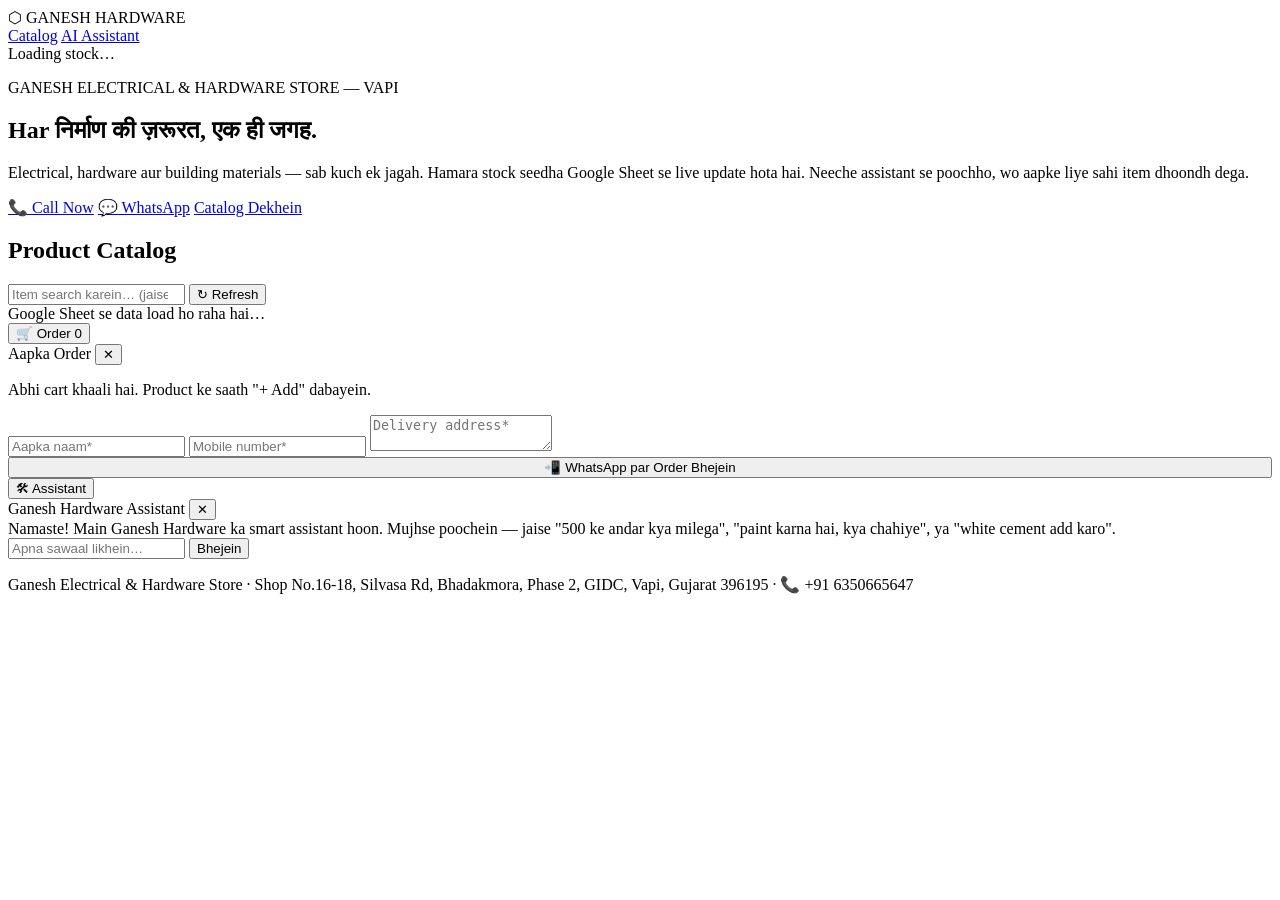
==== commit c6c82cc4: "Add files via upload" ====
--- a/index.html
+++ b/index.html
@@ -62,6 +62,30 @@
   <!-- ===== AI ASSISTANT (docked panel) ===== -->
   <section class="assistant-anchor" id="assistant"></section>
 
+  <button class="cart-toggle" id="cartToggle" aria-label="Order cart kholein">
+    <span class="cart-icon">🛒</span>
+    <span class="cart-label">Order</span>
+    <span class="cart-badge" id="cartBadge">0</span>
+  </button>
+
+  <div class="cart-panel" id="cartPanel">
+    <div class="toolbox-header">
+      <span>Aapka Order</span>
+      <button id="cartClose" aria-label="Band karein">✕</button>
+    </div>
+    <div class="cart-items" id="cartItems">
+      <p class="cart-empty">Abhi cart khaali hai. Product ke saath "+ Add" dabayein.</p>
+    </div>
+    <div class="checkout-form">
+      <input type="text" id="custName" placeholder="Aapka naam*" />
+      <input type="tel" id="custMobile" placeholder="Mobile number*" />
+      <textarea id="custAddress" placeholder="Delivery address*" rows="2"></textarea>
+    </div>
+    <div class="cart-footer">
+      <button id="sendOrderBtn" class="btn btn-primary" style="width:100%; text-align:center;">📲 WhatsApp par Order Bhejein</button>
+    </div>
+  </div>
+
   <button class="toolbox-toggle" id="toolboxToggle" aria-label="AI Assistant kholein">
     <span class="toolbox-icon">🛠</span>
     <span class="toolbox-label">Assistant</span>
@@ -73,7 +97,7 @@
       <button id="toolboxClose" aria-label="Band karein">✕</button>
     </div>
     <div class="toolbox-messages" id="chatMessages">
-      <div class="msg bot">Namaste! Main Ganesh Hardware ka assistant hoon. Mujhse poochein — jaise "white cement hai kya?" ya "sabse sasta item dikhao".</div>
+      <div class="msg bot">Namaste! Main Ganesh Hardware ka smart assistant hoon. Mujhse poochein — jaise "500 ke andar kya milega", "paint karna hai, kya chahiye", ya "white cement add karo".</div>
     </div>
     <form class="toolbox-input" id="chatForm">
       <input type="text" id="chatInput" placeholder="Apna sawaal likhein…" autocomplete="off" />
